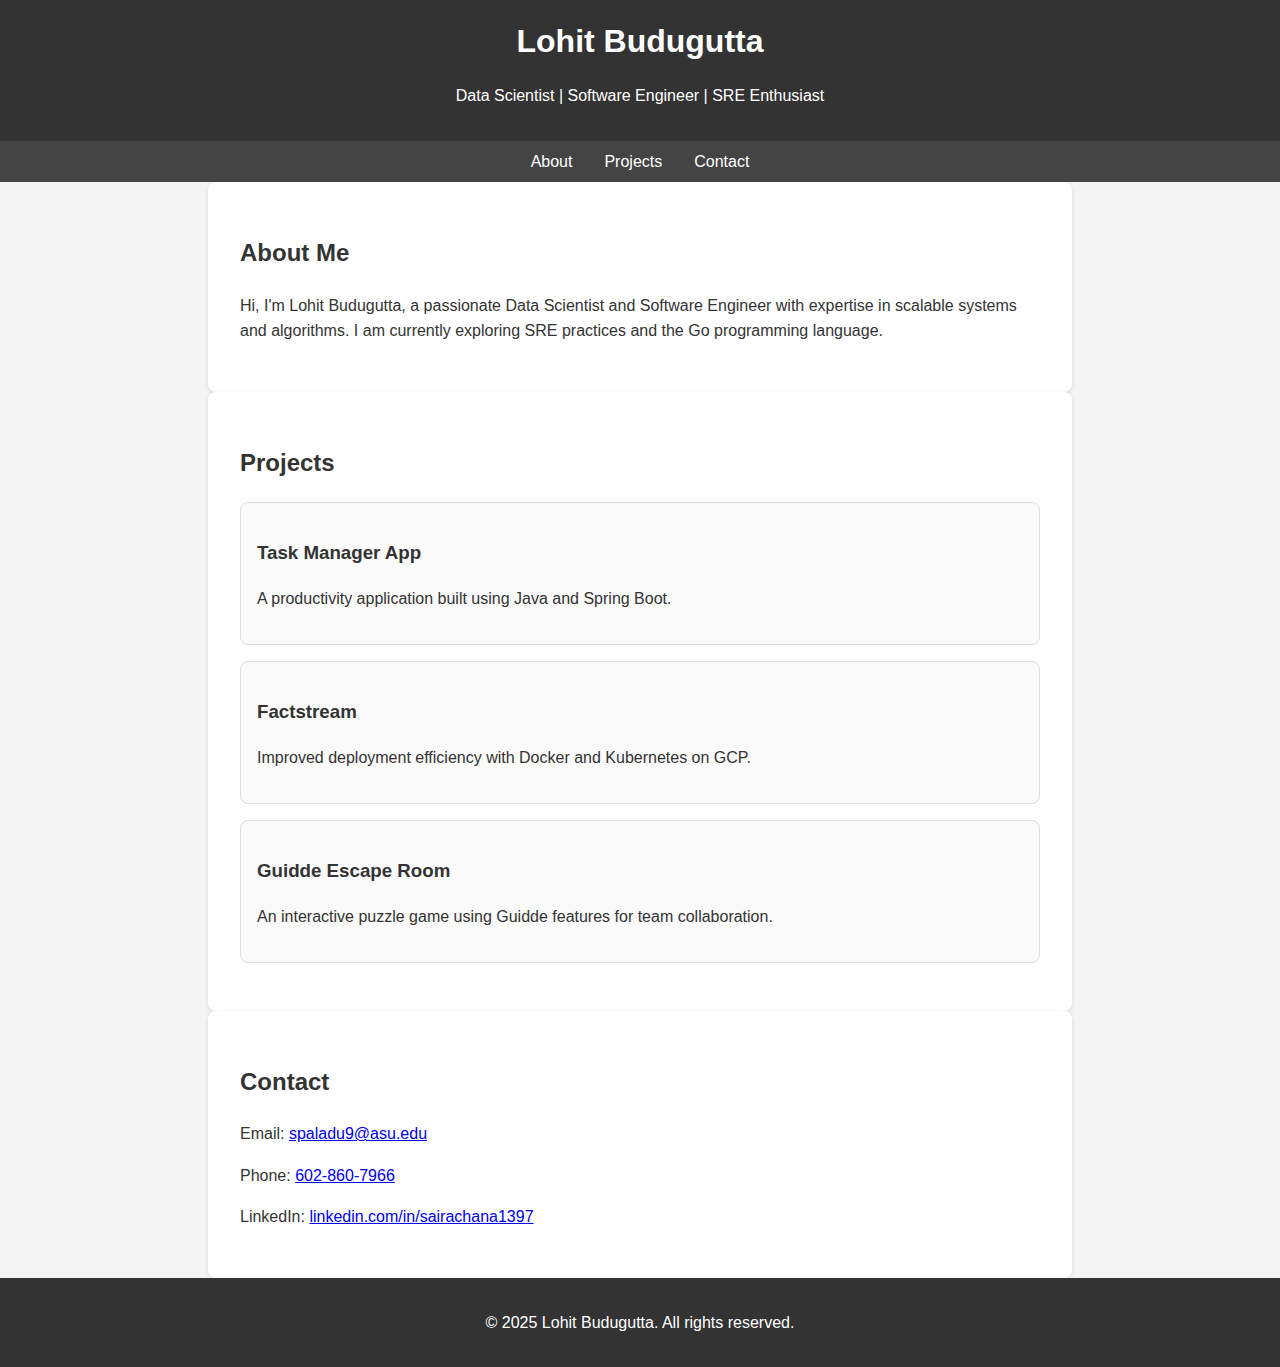
==== index.html @ f39b7629 "intial portfolio setup" ====
<!DOCTYPE html>
<html lang="en">
<head>
    <meta charset="UTF-8">
    <meta name="viewport" content="width=device-width, initial-scale=1.0">
    <title>Lohit Budugutta | Portfolio</title>
    <link rel="stylesheet" href="style.css">
</head>
<body>
    <header>
        <h1>Lohit Budugutta</h1>
        <p>Data Scientist | Software Engineer | SRE Enthusiast</p>
    </header>
    <nav>
        <a href="#about">About</a>
        <a href="#projects">Projects</a>
        <a href="#contact">Contact</a>
    </nav>
    <section id="about">
        <h2>About Me</h2>
        <p>Hi, I'm Lohit Budugutta, a passionate Data Scientist and Software Engineer with expertise in scalable systems and algorithms. I am currently exploring SRE practices and the Go programming language.</p>
    </section>
    <section id="projects">
        <h2>Projects</h2>
        <div class="project">
            <h3>Task Manager App</h3>
            <p>A productivity application built using Java and Spring Boot.</p>
        </div>
        <div class="project">
            <h3>Factstream</h3>
            <p>Improved deployment efficiency with Docker and Kubernetes on GCP.</p>
        </div>
        <div class="project">
            <h3>Guidde Escape Room</h3>
            <p>An interactive puzzle game using Guidde features for team collaboration.</p>
        </div>
    </section>
    <section id="contact">
        <h2>Contact</h2>
        <p>Email: <a href="mailto:spaladu9@asu.edu">spaladu9@asu.edu</a></p>
        <p>Phone: <a href="tel:6028607966">602-860-7966</a></p>
        <p>LinkedIn: <a href="https://www.linkedin.com/in/sairachana1397/" target="_blank">linkedin.com/in/sairachana1397</a></p>
    </section>
    <footer>
        <p>&copy; 2025 Lohit Budugutta. All rights reserved.</p>
    </footer>
    <script src="script.js"></script>
</body>
</html>
---- style.css ----
body {
    margin: 0;
    font-family: Arial, sans-serif;
    line-height: 1.6;
    background: #f4f4f4;
    color: #333;
}

header {
    background: #333;
    color: #fff;
    text-align: center;
    padding: 1rem 0;
}

header h1 {
    margin: 0;
}

nav {
    display: flex;
    justify-content: center;
    background: #444;
    padding: 0.5rem;
}

nav a {
    color: #fff;
    text-decoration: none;
    margin: 0 1rem;
}

nav a:hover {
    text-decoration: underline;
}

section {
    padding: 2rem;
    max-width: 800px;
    margin: 0 auto;
    background: #fff;
    border-radius: 8px;
    box-shadow: 0 2px 5px rgba(0, 0, 0, 0.1);
}

.project {
    margin: 1rem 0;
    padding: 1rem;
    border: 1px solid #ddd;
    border-radius: 8px;
    background: #fafafa;
}

footer {
    text-align: center;
    padding: 1rem;
    background: #333;
    color: #fff;
}
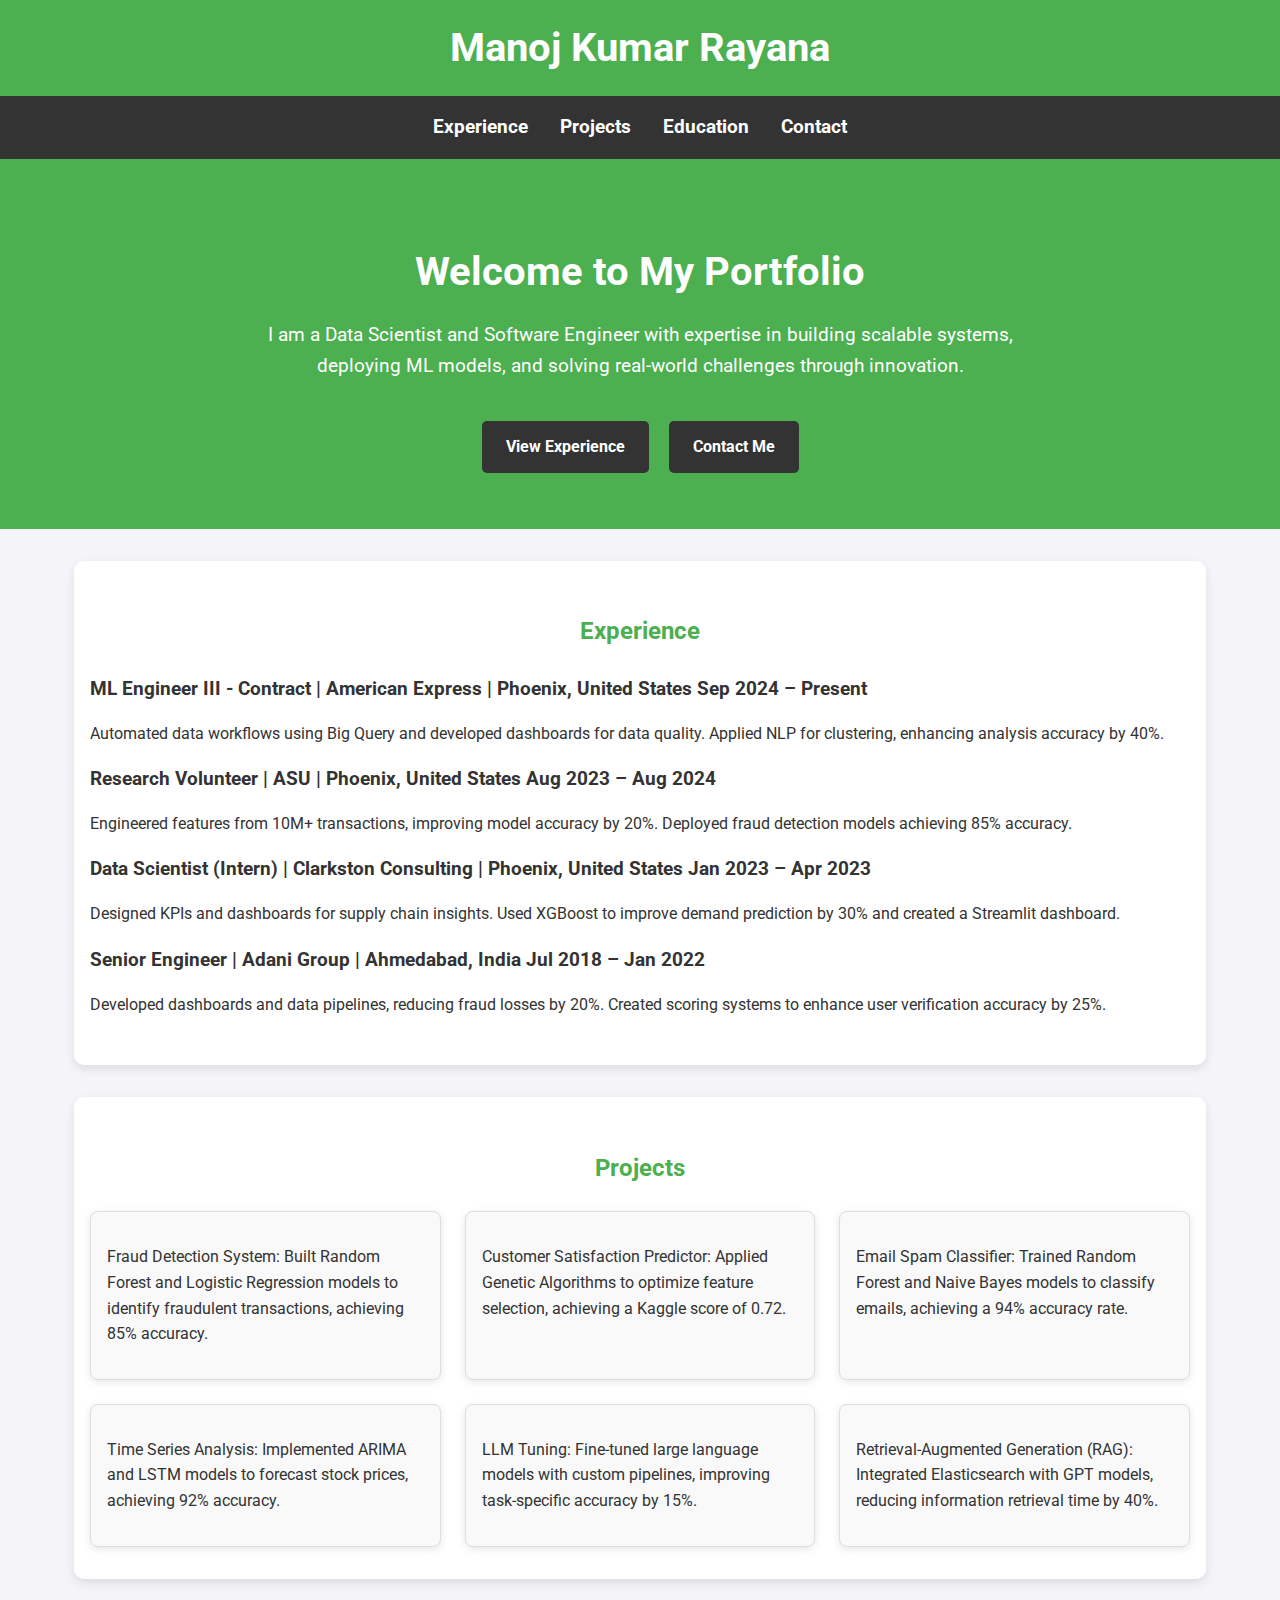
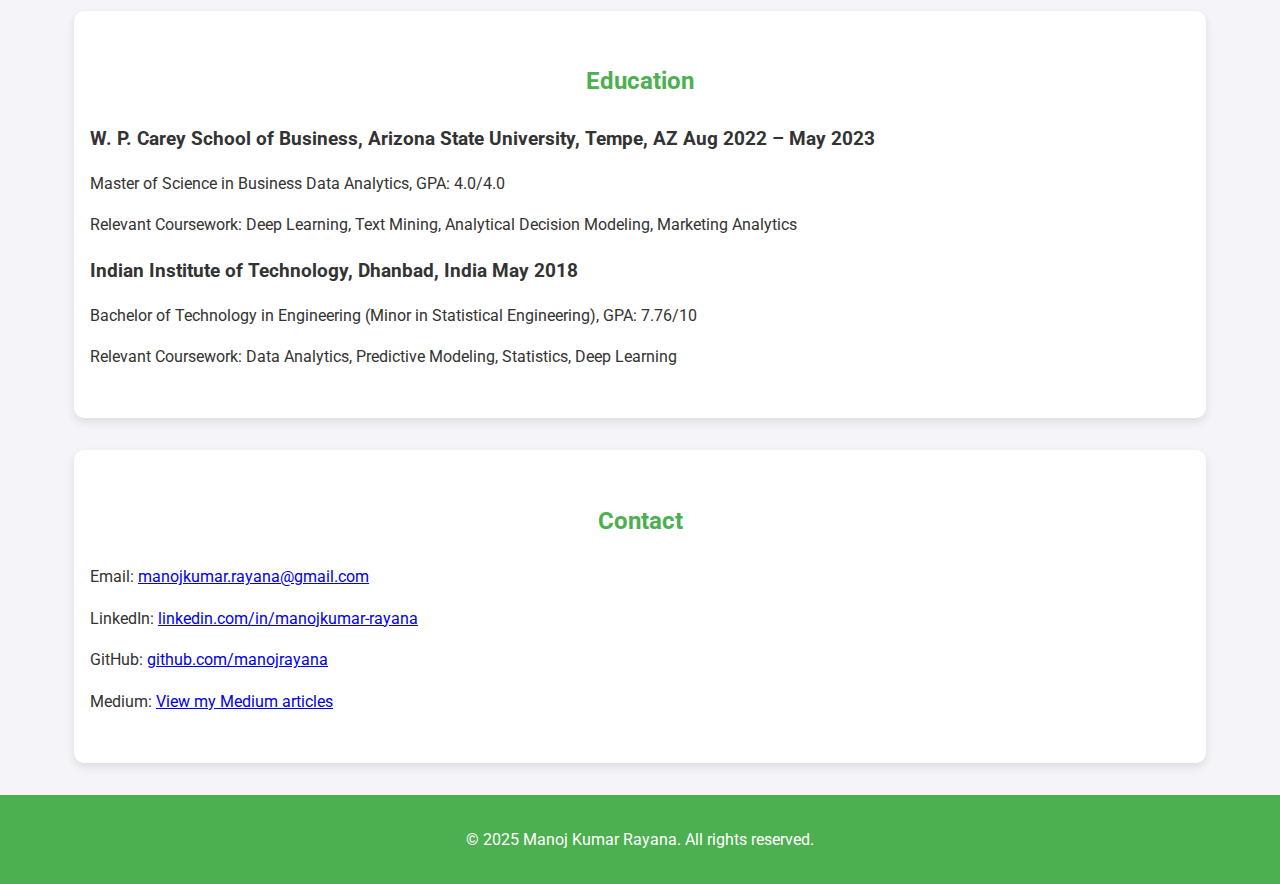
==== commit 823c03a1: "Update index.html" ====
--- a/index.html
+++ b/index.html
@@ -3,47 +3,196 @@
 <head>
     <meta charset="UTF-8">
     <meta name="viewport" content="width=device-width, initial-scale=1.0">
-    <title>Lohit Budugutta | Portfolio</title>
-    <link rel="stylesheet" href="style.css">
+    <title>Manoj Kumar Rayana | Portfolio</title>
+    <link href="https://fonts.googleapis.com/css2?family=Roboto:wght@400;700&display=swap" rel="stylesheet">
+    <style>
+        body {
+            margin: 0;
+            font-family: 'Roboto', sans-serif;
+            line-height: 1.6;
+            background-color: #f4f4f9;
+            color: #333;
+        }
+        header {
+            background: #4caf50;
+            color: white;
+            padding: 1rem 0;
+            text-align: center;
+        }
+        header h1 {
+            margin: 0;
+            font-size: 2.5rem;
+        }
+        nav {
+            display: flex;
+            justify-content: center;
+            gap: 2rem;
+            background: #333;
+            padding: 1rem;
+        }
+        nav a {
+            color: white;
+            text-decoration: none;
+            font-weight: bold;
+            font-size: 1.2rem;
+        }
+        nav a:hover {
+            text-decoration: underline;
+        }
+        .hero {
+            text-align: center;
+            padding: 3rem 1rem;
+            background: #4caf50;
+            color: white;
+        }
+        .hero h2 {
+            font-size: 2.5rem;
+            margin-bottom: 1rem;
+        }
+        .hero p {
+            font-size: 1.2rem;
+            max-width: 800px;
+            margin: 0 auto;
+        }
+        .hero-buttons {
+            margin-top: 2rem;
+        }
+        .hero-buttons a {
+            display: inline-block;
+            margin: 0.5rem;
+            padding: 0.8rem 1.5rem;
+            color: white;
+            background: #333;
+            border-radius: 5px;
+            text-decoration: none;
+            font-weight: bold;
+        }
+        .hero-buttons a:hover {
+            background: #555;
+        }
+        section {
+            padding: 2rem 1rem;
+            margin: 2rem auto;
+            max-width: 1100px;
+            background: white;
+            border-radius: 10px;
+            box-shadow: 0 4px 10px rgba(0, 0, 0, 0.1);
+        }
+        section h2 {
+            text-align: center;
+            margin-bottom: 1.5rem;
+            color: #4caf50;
+        }
+        section h3 {
+            margin-bottom: 0.5rem;
+        }
+        .projects {
+            display: grid;
+            grid-template-columns: repeat(auto-fit, minmax(300px, 1fr));
+            gap: 1.5rem;
+        }
+        .project {
+            border: 1px solid #ddd;
+            padding: 1rem;
+            border-radius: 8px;
+            box-shadow: 0 2px 8px rgba(0, 0, 0, 0.1);
+            background: #f9f9f9;
+        }
+        .project h3 {
+            color: #333;
+            margin-top: 0;
+        }
+        footer {
+            text-align: center;
+            background: #4caf50;
+            color: white;
+            padding: 1rem;
+            margin-top: 2rem;
+        }
+    </style>
 </head>
 <body>
     <header>
-        <h1>Lohit Budugutta</h1>
-        <p>Data Scientist | Software Engineer | SRE Enthusiast</p>
+        <h1>Manoj Kumar Rayana</h1>
     </header>
     <nav>
-        <a href="#about">About</a>
+        <a href="#resume">Experience</a>
         <a href="#projects">Projects</a>
+        <a href="#education">Education</a>
         <a href="#contact">Contact</a>
     </nav>
-    <section id="about">
-        <h2>About Me</h2>
-        <p>Hi, I'm Lohit Budugutta, a passionate Data Scientist and Software Engineer with expertise in scalable systems and algorithms. I am currently exploring SRE practices and the Go programming language.</p>
+    <div class="hero">
+        <h2>Welcome to My Portfolio</h2>
+        <p>I am a Data Scientist and Software Engineer with expertise in building scalable systems, deploying ML models, and solving real-world challenges through innovation.</p>
+        <div class="hero-buttons">
+            <a href="#resume">View Experience</a>
+            <a href="#contact">Contact Me</a>
+        </div>
+    </div>
+    <section id="resume">
+        <h2>Experience</h2>
+        <div>
+            <h3>ML Engineer III - Contract | American Express | Phoenix, United States <span>Sep 2024 – Present</span></h3>
+            <p>Automated data workflows using Big Query and developed dashboards for data quality. Applied NLP for clustering, enhancing analysis accuracy by 40%.</p>
+        </div>
+        <div>
+            <h3>Research Volunteer | ASU | Phoenix, United States <span>Aug 2023 – Aug 2024</span></h3>
+            <p>Engineered features from 10M+ transactions, improving model accuracy by 20%. Deployed fraud detection models achieving 85% accuracy.</p>
+        </div>
+        <div>
+            <h3>Data Scientist (Intern) | Clarkston Consulting | Phoenix, United States <span>Jan 2023 – Apr 2023</span></h3>
+            <p>Designed KPIs and dashboards for supply chain insights. Used XGBoost to improve demand prediction by 30% and created a Streamlit dashboard.</p>
+        </div>
+        <div>
+            <h3>Senior Engineer | Adani Group | Ahmedabad, India <span>Jul 2018 – Jan 2022</span></h3>
+            <p>Developed dashboards and data pipelines, reducing fraud losses by 20%. Created scoring systems to enhance user verification accuracy by 25%.</p>
+        </div>
     </section>
     <section id="projects">
         <h2>Projects</h2>
-        <div class="project">
-            <h3>Task Manager App</h3>
-            <p>A productivity application built using Java and Spring Boot.</p>
+        <div class="projects">
+            <div class="project">
+                <p>Fraud Detection System: Built Random Forest and Logistic Regression models to identify fraudulent transactions, achieving 85% accuracy.</p>
+            </div>
+            <div class="project">
+                <p>Customer Satisfaction Predictor: Applied Genetic Algorithms to optimize feature selection, achieving a Kaggle score of 0.72.</p>
+            </div>
+            <div class="project">
+                <p>Email Spam Classifier: Trained Random Forest and Naive Bayes models to classify emails, achieving a 94% accuracy rate.</p>
+            </div>
+            <div class="project">
+                <p>Time Series Analysis: Implemented ARIMA and LSTM models to forecast stock prices, achieving 92% accuracy.</p>
+            </div>
+            <div class="project">
+                <p>LLM Tuning: Fine-tuned large language models with custom pipelines, improving task-specific accuracy by 15%.</p>
+            </div>
+            <div class="project">
+                <p>Retrieval-Augmented Generation (RAG): Integrated Elasticsearch with GPT models, reducing information retrieval time by 40%.</p>
+            </div>
         </div>
-        <div class="project">
-            <h3>Factstream</h3>
-            <p>Improved deployment efficiency with Docker and Kubernetes on GCP.</p>
+    </section>
+    <section id="education">
+        <h2>Education</h2>
+        <div>
+            <h3>W. P. Carey School of Business, Arizona State University, Tempe, AZ <span>Aug 2022 – May 2023</span></h3>
+            <p>Master of Science in Business Data Analytics, GPA: 4.0/4.0</p>
+            <p>Relevant Coursework: Deep Learning, Text Mining, Analytical Decision Modeling, Marketing Analytics</p>
         </div>
-        <div class="project">
-            <h3>Guidde Escape Room</h3>
-            <p>An interactive puzzle game using Guidde features for team collaboration.</p>
+        <div>
+            <h3>Indian Institute of Technology, Dhanbad, India <span>May 2018</span></h3>
+            <p>Bachelor of Technology in Engineering (Minor in Statistical Engineering), GPA: 7.76/10</p>
+            <p>Relevant Coursework: Data Analytics, Predictive Modeling, Statistics, Deep Learning</p>
         </div>
     </section>
     <section id="contact">
         <h2>Contact</h2>
-        <p>Email: <a href="mailto:spaladu9@asu.edu">spaladu9@asu.edu</a></p>
-        <p>Phone: <a href="tel:6028607966">602-860-7966</a></p>
-        <p>LinkedIn: <a href="https://www.linkedin.com/in/sairachana1397/" target="_blank">linkedin.com/in/sairachana1397</a></p>
+        <p>Email: <a href="mailto:manojkumar.rayana@gmail.com">manojkumar.rayana@gmail.com</a></p>
+        <p>LinkedIn: <a href="https://linkedin.com/in/manojkumar-rayana" target="_blank">linkedin.com/in/manojkumar-rayana</a></p>
+        <p>GitHub: <a href="https://github.com/manojrayana" target="_blank">github.com/manojrayana</a></p>
+        <p>Medium: <a href="https://medium.com/@manojkumar.rayana/hypothesis-testing-basics-for-data-scientist-entry-level-interview-d973e90ec819" target="_blank">View my Medium articles</a></p>
     </section>
     <footer>
-        <p>&copy; 2025 Lohit Budugutta. All rights reserved.</p>
+        <p>&copy; 2025 Manoj Kumar Rayana. All rights reserved.</p>
     </footer>
-    <script src="script.js"></script>
 </body>
 </html>
